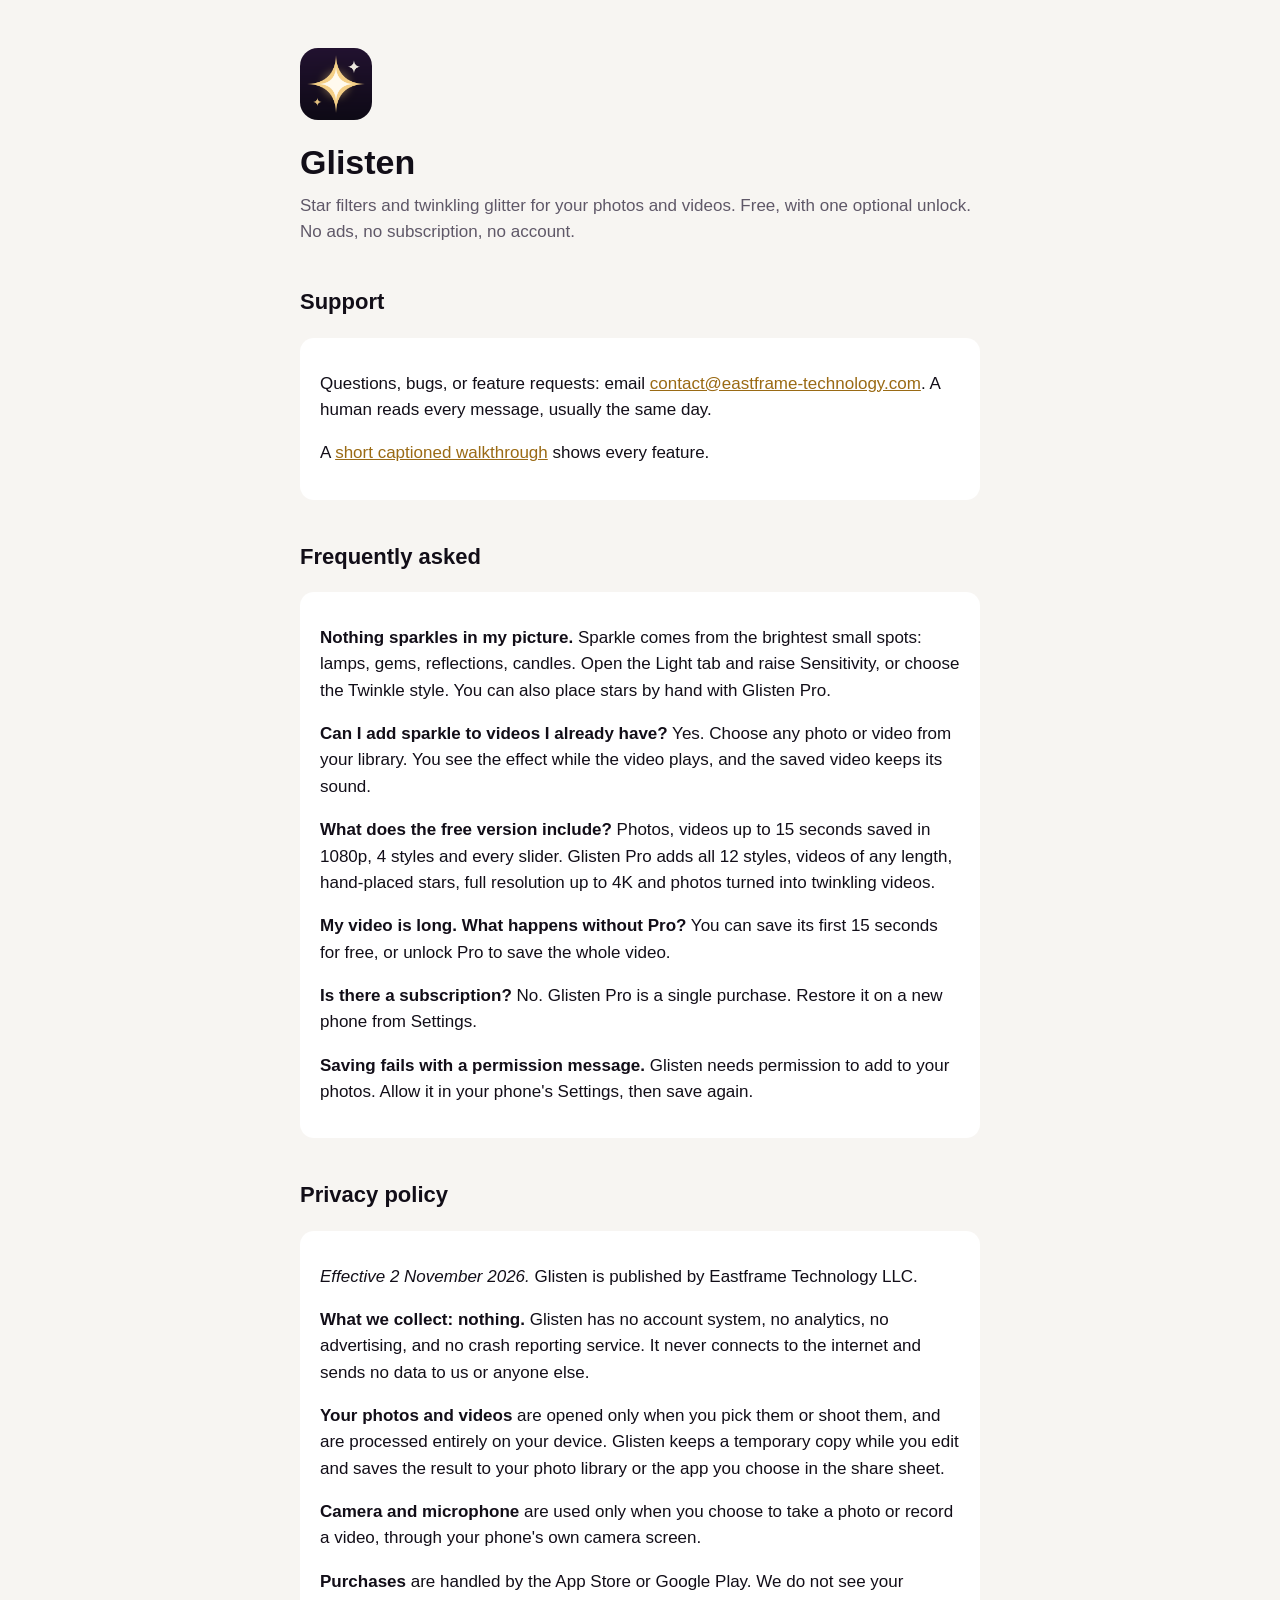
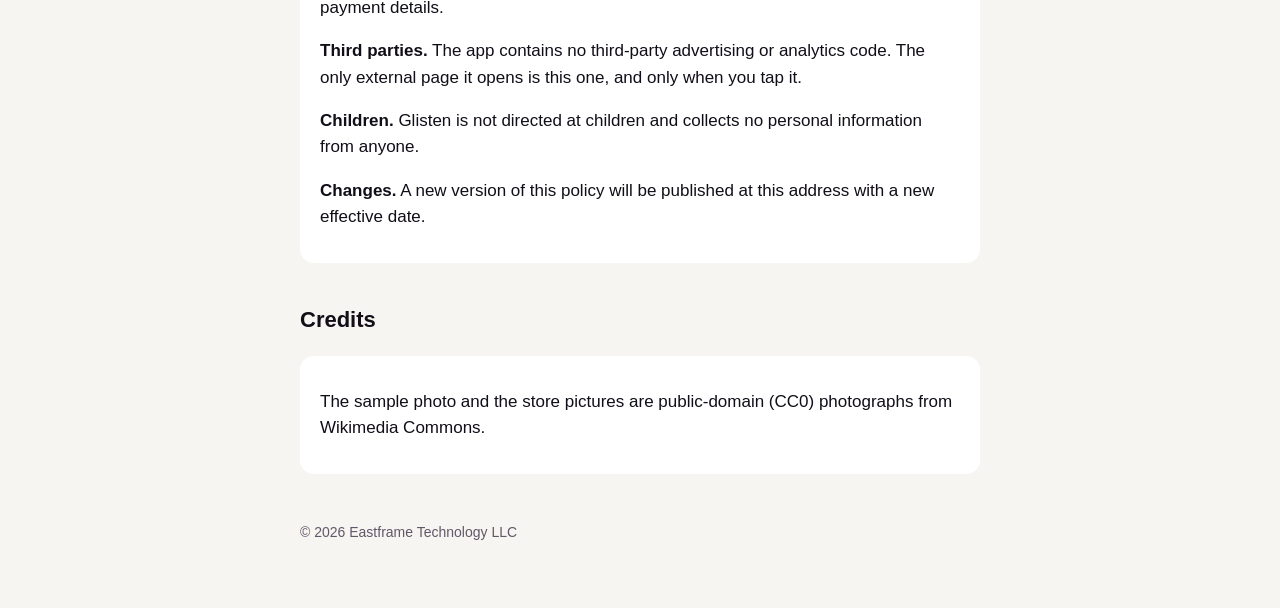
==== index.html @ cb1e716e "Glisten support and privacy page Co-Authored-By: Claude Opus 5.5 <noreply@anthropic.com>" ====
<!doctype html>
<html lang="en">
<head>
<meta charset="utf-8">
<meta name="viewport" content="width=device-width, initial-scale=1">
<title>Glisten support</title>
<meta name="description" content="Support and privacy policy for Glisten, star filters and twinkling glitter for photos and videos.">
<style>
  :root { color-scheme: light dark; --bg:#f7f5f2; --fg:#120e18; --muted:#5f5868; --accent:#9a6a14; --card:#ffffff; }
  @media (prefers-color-scheme: dark) { :root { --bg:#0c0a12; --fg:#f2eee8; --muted:#a49cb0; --accent:#f4cf86; --card:#17131f; } }
  body { margin:0; background:var(--bg); color:var(--fg); font:17px/1.55 -apple-system, BlinkMacSystemFont, "Segoe UI", Roboto, sans-serif; }
  main { max-width:680px; margin:0 auto; padding:48px 16px 64px; }
  h1 { font-size:34px; margin:0 0 4px; } h2 { margin-top:40px; font-size:22px; }
  p.lead { color:var(--muted); margin-top:0; }
  .card { background:var(--card); border-radius:14px; padding:16px 20px; margin:16px 0; }
  a { color:var(--accent); }
  .logo { width:72px; height:72px; border-radius:18px; display:block; margin-bottom:16px; }
  footer { color:var(--muted); font-size:14px; margin-top:48px; }
</style>
</head>
<body>
<main>
  <img class="logo" src="icon.png" alt="">
  <h1>Glisten</h1>
  <p class="lead">Star filters and twinkling glitter for your photos and videos. Free, with one optional unlock. No ads, no subscription, no account.</p>

  <h2 id="support">Support</h2>
  <div class="card">
    <p>Questions, bugs, or feature requests: email <a href="mailto:contact@eastframe-technology.com">contact@eastframe-technology.com</a>. A human reads every message, usually the same day.</p>
    <p>A <a href="glisten-ios-demo.mp4">short captioned walkthrough</a> shows every feature.</p>
  </div>

  <h2>Frequently asked</h2>
  <div class="card">
    <p><strong>Nothing sparkles in my picture.</strong> Sparkle comes from the brightest small spots: lamps, gems, reflections, candles. Open the Light tab and raise Sensitivity, or choose the Twinkle style. You can also place stars by hand with Glisten Pro.</p>
    <p><strong>Can I add sparkle to videos I already have?</strong> Yes. Choose any photo or video from your library. You see the effect while the video plays, and the saved video keeps its sound.</p>
    <p><strong>What does the free version include?</strong> Photos, videos up to 15 seconds saved in 1080p, 4 styles and every slider. Glisten Pro adds all 12 styles, videos of any length, hand-placed stars, full resolution up to 4K and photos turned into twinkling videos.</p>
    <p><strong>My video is long. What happens without Pro?</strong> You can save its first 15 seconds for free, or unlock Pro to save the whole video.</p>
    <p><strong>Is there a subscription?</strong> No. Glisten Pro is a single purchase. Restore it on a new phone from Settings.</p>
    <p><strong>Saving fails with a permission message.</strong> Glisten needs permission to add to your photos. Allow it in your phone's Settings, then save again.</p>
  </div>

  <h2 id="privacy">Privacy policy</h2>
  <div class="card">
    <p><em>Effective 2 November 2026.</em> Glisten is published by Eastframe Technology LLC.</p>
    <p><strong>What we collect: nothing.</strong> Glisten has no account system, no analytics, no advertising, and no crash reporting service. It never connects to the internet and sends no data to us or anyone else.</p>
    <p><strong>Your photos and videos</strong> are opened only when you pick them or shoot them, and are processed entirely on your device. Glisten keeps a temporary copy while you edit and saves the result to your photo library or the app you choose in the share sheet.</p>
    <p><strong>Camera and microphone</strong> are used only when you choose to take a photo or record a video, through your phone's own camera screen.</p>
    <p><strong>Purchases</strong> are handled by the App Store or Google Play. We do not see your payment details.</p>
    <p><strong>Third parties.</strong> The app contains no third-party advertising or analytics code. The only external page it opens is this one, and only when you tap it.</p>
    <p><strong>Children.</strong> Glisten is not directed at children and collects no personal information from anyone.</p>
    <p><strong>Changes.</strong> A new version of this policy will be published at this address with a new effective date.</p>
  </div>

  <h2>Credits</h2>
  <div class="card">
    <p>The sample photo and the store pictures are public-domain (CC0) photographs from Wikimedia Commons.</p>
  </div>

  <footer>© 2026 Eastframe Technology LLC</footer>
</main>
</body>
</html>
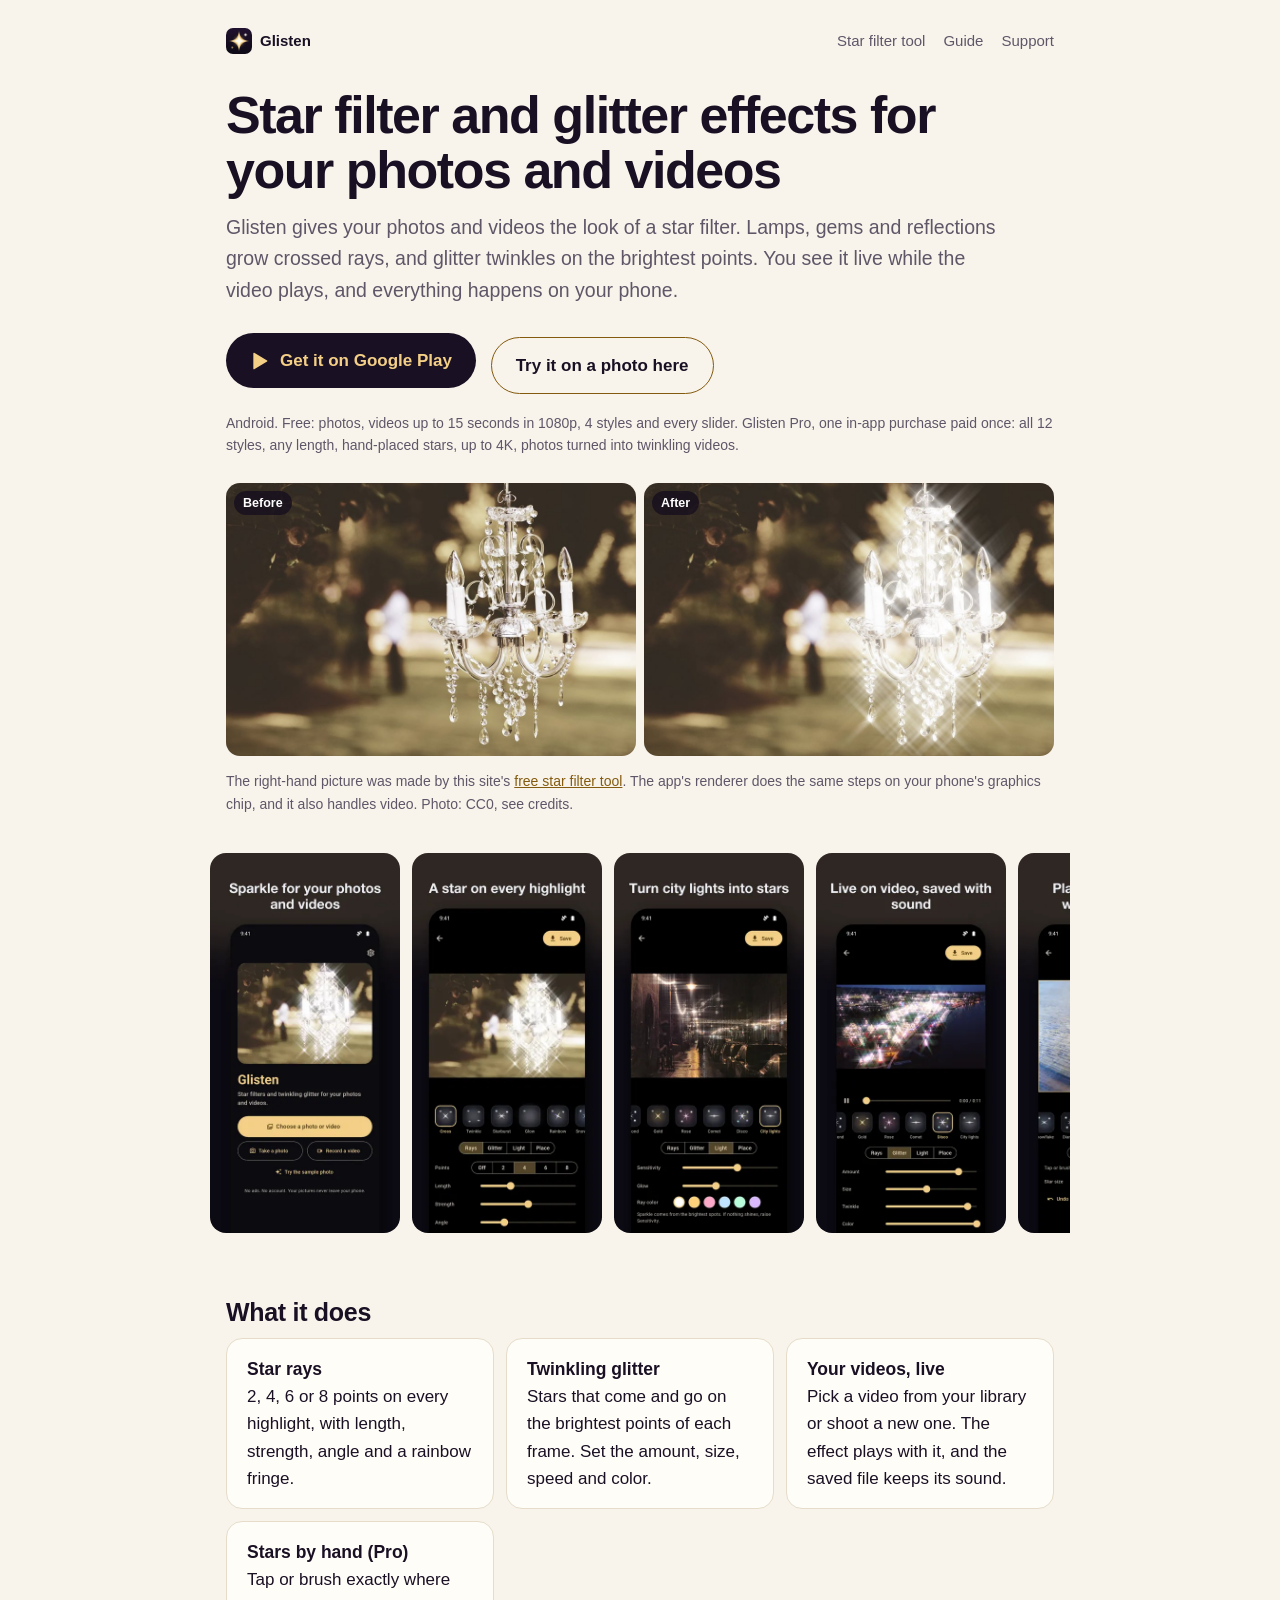
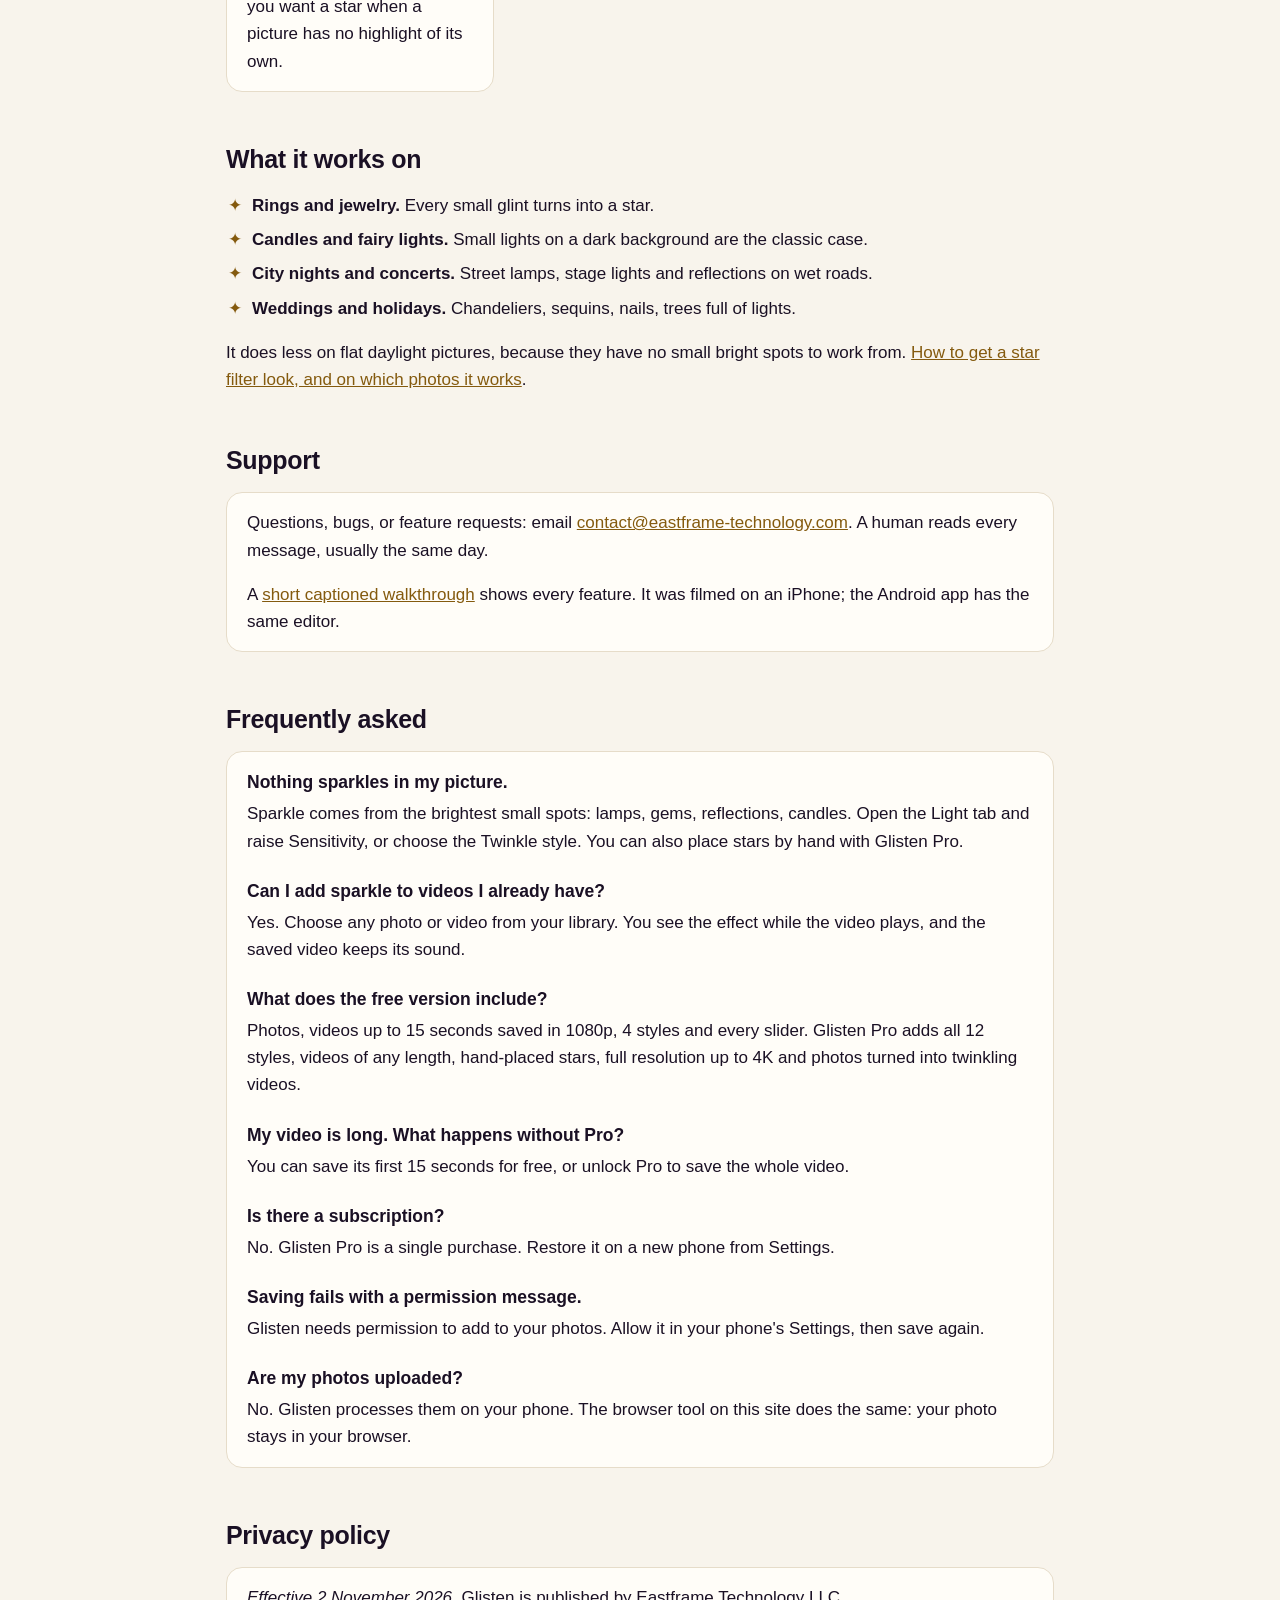
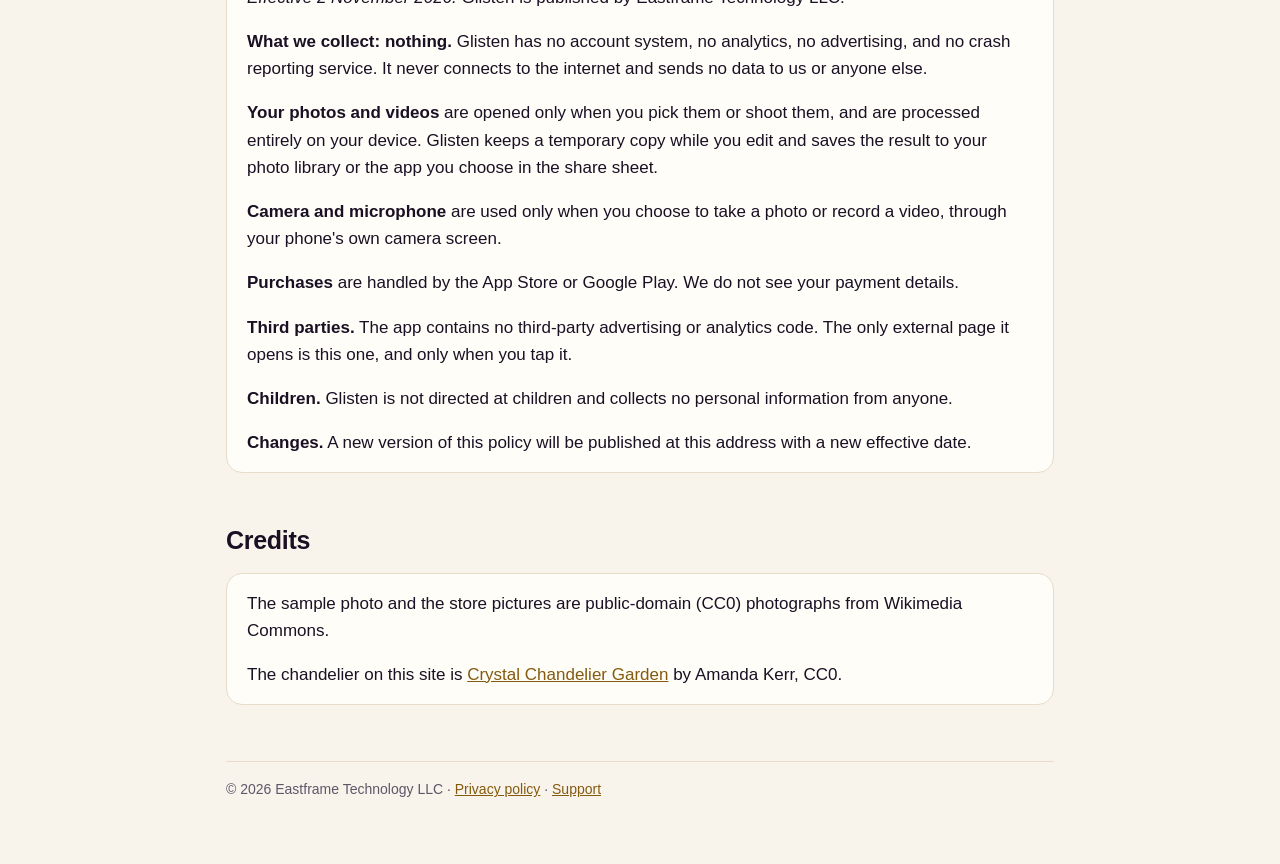
==== commit 0001587e: "Landing page, browser star filter tool, guide, sitemap tools/star-filter.js ports the steps of the a" ====
--- a/index.html
+++ b/index.html
@@ -3,41 +3,87 @@
 <head>
 <meta charset="utf-8">
 <meta name="viewport" content="width=device-width, initial-scale=1">
-<title>Glisten support</title>
-<meta name="description" content="Support and privacy policy for Glisten, star filters and twinkling glitter for photos and videos.">
-<style>
-  :root { color-scheme: light dark; --bg:#f7f5f2; --fg:#120e18; --muted:#5f5868; --accent:#9a6a14; --card:#ffffff; }
-  @media (prefers-color-scheme: dark) { :root { --bg:#0c0a12; --fg:#f2eee8; --muted:#a49cb0; --accent:#f4cf86; --card:#17131f; } }
-  body { margin:0; background:var(--bg); color:var(--fg); font:17px/1.55 -apple-system, BlinkMacSystemFont, "Segoe UI", Roboto, sans-serif; }
-  main { max-width:680px; margin:0 auto; padding:48px 16px 64px; }
-  h1 { font-size:34px; margin:0 0 4px; } h2 { margin-top:40px; font-size:22px; }
-  p.lead { color:var(--muted); margin-top:0; }
-  .card { background:var(--card); border-radius:14px; padding:16px 20px; margin:16px 0; }
-  a { color:var(--accent); }
-  .logo { width:72px; height:72px; border-radius:18px; display:block; margin-bottom:16px; }
-  footer { color:var(--muted); font-size:14px; margin-top:48px; }
-</style>
+<title>Glisten: star filter and glitter effects for photos and video</title>
+<meta name="description" content="Add a star filter, cross filter or twinkling glitter to photos and videos on Android. See it live on video, and save with the sound kept. Free, no ads, nothing uploaded.">
+<link rel="canonical" href="https://eastframe-technology.github.io/glisten-support/">
+<meta property="og:type" content="website">
+<meta property="og:title" content="Glisten: star filter and glitter for photos and video">
+<meta property="og:description" content="Add a star filter, cross filter or twinkling glitter to photos and videos on Android. See it live on video, and save with the sound kept. Free, no ads, nothing uploaded.">
+<meta property="og:image" content="https://eastframe-technology.github.io/glisten-support/img/og.jpg">
+<meta property="og:url" content="https://eastframe-technology.github.io/glisten-support/">
+<meta name="twitter:card" content="summary_large_image">
+<link rel="icon" href="icon.png">
+<link rel="stylesheet" href="style.css">
+<script type="application/ld+json">
+{"@context":"https://schema.org","@type":"MobileApplication","name":"Glisten: Sparkle Video & Photo","operatingSystem":"Android","applicationCategory":"PhotographyApplication","description":"Star filter and twinkling glitter effects for photos and videos, on the phone. No ads, no subscription, no account.","downloadUrl":"https://play.google.com/store/apps/details?id=com.eastframe.glisten","installUrl":"https://play.google.com/store/apps/details?id=com.eastframe.glisten","image":"https://eastframe-technology.github.io/glisten-support/img/og.jpg","offers":{"@type":"Offer","price":"0","priceCurrency":"USD"},"publisher":{"@type":"Organization","name":"Eastframe Technology LLC"}}
+</script>
+<script type="application/ld+json">
+{"@context":"https://schema.org","@type":"FAQPage","mainEntity":[{"@type":"Question","name":"Nothing sparkles in my picture.","acceptedAnswer":{"@type":"Answer","text":"Sparkle comes from the brightest small spots: lamps, gems, reflections, candles. Open the Light tab and raise Sensitivity, or choose the Twinkle style. You can also place stars by hand with Glisten Pro."}},{"@type":"Question","name":"Can I add sparkle to videos I already have?","acceptedAnswer":{"@type":"Answer","text":"Yes. Choose any photo or video from your library. You see the effect while the video plays, and the saved video keeps its sound."}},{"@type":"Question","name":"What does the free version include?","acceptedAnswer":{"@type":"Answer","text":"Photos, videos up to 15 seconds saved in 1080p, 4 styles and every slider. Glisten Pro adds all 12 styles, videos of any length, hand-placed stars, full resolution up to 4K and photos turned into twinkling videos."}},{"@type":"Question","name":"My video is long. What happens without Pro?","acceptedAnswer":{"@type":"Answer","text":"You can save its first 15 seconds for free, or unlock Pro to save the whole video."}},{"@type":"Question","name":"Is there a subscription?","acceptedAnswer":{"@type":"Answer","text":"No. Glisten Pro is a single purchase. Restore it on a new phone from Settings."}},{"@type":"Question","name":"Saving fails with a permission message.","acceptedAnswer":{"@type":"Answer","text":"Glisten needs permission to add to your photos. Allow it in your phone's Settings, then save again."}},{"@type":"Question","name":"Are my photos uploaded?","acceptedAnswer":{"@type":"Answer","text":"No. Glisten processes them on your phone. The browser tool on this site does the same: your photo stays in your browser."}}]}
+</script>
 </head>
 <body>
 <main>
-  <img class="logo" src="icon.png" alt="">
-  <h1>Glisten</h1>
-  <p class="lead">Star filters and twinkling glitter for your photos and videos. Free, with one optional unlock. No ads, no subscription, no account.</p>
+  <nav><a class="home" href="./"><img src="icon.png" alt="" width="24" height="24">Glisten</a><a href="tools/star-filter.html">Star filter tool</a><a href="guides/star-filter-look.html">Guide</a><a href="index.html#support">Support</a></nav>
+
+  <h1>Star filter and glitter effects for your photos and videos</h1>
+  <p class="lead">Glisten gives your photos and videos the look of a star filter. Lamps, gems and reflections grow crossed rays, and glitter twinkles on the brightest points. You see it live while the video plays, and everything happens on your phone.</p>
+  <a class="cta" href="https://play.google.com/store/apps/details?id=com.eastframe.glisten"><svg viewBox="0 0 24 24" aria-hidden="true"><path fill="currentColor" d="M4 2.8v18.4c0 .6.6.9 1.1.6l15.4-9.2c.5-.3.5-.9 0-1.2L5.1 2.2C4.6 1.9 4 2.2 4 2.8z"/></svg>Get it on Google Play</a>
+  <a class="cta ghost" href="tools/star-filter.html">Try it on a photo here</a>
+  <p class="note">Android. Free: photos, videos up to 15 seconds in 1080p, 4 styles and every slider. Glisten Pro, one in-app purchase paid once: all 12 styles, any length, hand-placed stars, up to 4K, photos turned into twinkling videos.</p>
+
+  <div class="pair">
+    <figure><img src="img/before.jpg" width="900" height="600" alt="A crystal chandelier outdoors, as photographed"><figcaption>Before</figcaption></figure>
+    <figure><img src="img/after.jpg" width="900" height="600" alt="The same chandelier with four-point star rays on its highlights"><figcaption>After</figcaption></figure>
+  </div>
+  <p class="note">The right-hand picture was made by this site's <a href="tools/star-filter.html">free star filter tool</a>. The app's renderer does the same steps on your phone's graphics chip, and it also handles video. Photo: CC0, see credits.</p>
+
+  <div class="shots" aria-label="Screenshots from the Android app">
+    <img src="img/shot-1.webp" width="400" height="800" alt="Glisten home screen with a sparkling chandelier photo and buttons to choose a photo or video">
+    <img src="img/shot-2.webp" width="400" height="800" alt="Editor with a star on every highlight of a chandelier, and sliders for points, length and strength" loading="lazy">
+    <img src="img/shot-3.webp" width="400" height="800" alt="A night street with star rays on its lights and sliders for sensitivity and glow" loading="lazy">
+    <img src="img/shot-4.webp" width="400" height="800" alt="A night video of city lights with colored glitter, playing in the editor" loading="lazy">
+    <img src="img/shot-5.webp" width="400" height="800" alt="Gold wedding rings with stars placed by hand" loading="lazy">
+  </div>
+
+  <h2>What it does</h2>
+  <div class="grid">
+    <div class="card"><h3>Star rays</h3>2, 4, 6 or 8 points on every highlight, with length, strength, angle and a rainbow fringe.</div>
+    <div class="card"><h3>Twinkling glitter</h3>Stars that come and go on the brightest points of each frame. Set the amount, size, speed and color.</div>
+    <div class="card"><h3>Your videos, live</h3>Pick a video from your library or shoot a new one. The effect plays with it, and the saved file keeps its sound.</div>
+    <div class="card"><h3>Stars by hand (Pro)</h3>Tap or brush exactly where you want a star when a picture has no highlight of its own.</div>
+  </div>
+
+  <h2>What it works on</h2>
+  <ul class="stars">
+    <li><strong>Rings and jewelry.</strong> Every small glint turns into a star.</li>
+    <li><strong>Candles and fairy lights.</strong> Small lights on a dark background are the classic case.</li>
+    <li><strong>City nights and concerts.</strong> Street lamps, stage lights and reflections on wet roads.</li>
+    <li><strong>Weddings and holidays.</strong> Chandeliers, sequins, nails, trees full of lights.</li>
+  </ul>
+  <p>It does less on flat daylight pictures, because they have no small bright spots to work from. <a href="guides/star-filter-look.html">How to get a star filter look, and on which photos it works</a>.</p>
 
   <h2 id="support">Support</h2>
   <div class="card">
     <p>Questions, bugs, or feature requests: email <a href="mailto:contact@eastframe-technology.com">contact@eastframe-technology.com</a>. A human reads every message, usually the same day.</p>
-    <p>A <a href="glisten-ios-demo.mp4">short captioned walkthrough</a> shows every feature.</p>
+    <p>A <a href="glisten-ios-demo.mp4">short captioned walkthrough</a> shows every feature. It was filmed on an iPhone; the Android app has the same editor.</p>
   </div>
 
   <h2>Frequently asked</h2>
-  <div class="card">
-    <p><strong>Nothing sparkles in my picture.</strong> Sparkle comes from the brightest small spots: lamps, gems, reflections, candles. Open the Light tab and raise Sensitivity, or choose the Twinkle style. You can also place stars by hand with Glisten Pro.</p>
-    <p><strong>Can I add sparkle to videos I already have?</strong> Yes. Choose any photo or video from your library. You see the effect while the video plays, and the saved video keeps its sound.</p>
-    <p><strong>What does the free version include?</strong> Photos, videos up to 15 seconds saved in 1080p, 4 styles and every slider. Glisten Pro adds all 12 styles, videos of any length, hand-placed stars, full resolution up to 4K and photos turned into twinkling videos.</p>
-    <p><strong>My video is long. What happens without Pro?</strong> You can save its first 15 seconds for free, or unlock Pro to save the whole video.</p>
-    <p><strong>Is there a subscription?</strong> No. Glisten Pro is a single purchase. Restore it on a new phone from Settings.</p>
-    <p><strong>Saving fails with a permission message.</strong> Glisten needs permission to add to your photos. Allow it in your phone's Settings, then save again.</p>
+  <div class="card faq">
+    <h3>Nothing sparkles in my picture.</h3>
+    <p>Sparkle comes from the brightest small spots: lamps, gems, reflections, candles. Open the Light tab and raise Sensitivity, or choose the Twinkle style. You can also place stars by hand with Glisten Pro.</p>
+    <h3>Can I add sparkle to videos I already have?</h3>
+    <p>Yes. Choose any photo or video from your library. You see the effect while the video plays, and the saved video keeps its sound.</p>
+    <h3>What does the free version include?</h3>
+    <p>Photos, videos up to 15 seconds saved in 1080p, 4 styles and every slider. Glisten Pro adds all 12 styles, videos of any length, hand-placed stars, full resolution up to 4K and photos turned into twinkling videos.</p>
+    <h3>My video is long. What happens without Pro?</h3>
+    <p>You can save its first 15 seconds for free, or unlock Pro to save the whole video.</p>
+    <h3>Is there a subscription?</h3>
+    <p>No. Glisten Pro is a single purchase. Restore it on a new phone from Settings.</p>
+    <h3>Saving fails with a permission message.</h3>
+    <p>Glisten needs permission to add to your photos. Allow it in your phone's Settings, then save again.</p>
+    <h3>Are my photos uploaded?</h3>
+    <p>No. Glisten processes them on your phone. The browser tool on this site does the same: your photo stays in your browser.</p>
   </div>
 
   <h2 id="privacy">Privacy policy</h2>
@@ -55,9 +101,10 @@
   <h2>Credits</h2>
   <div class="card">
     <p>The sample photo and the store pictures are public-domain (CC0) photographs from Wikimedia Commons.</p>
+    <p>The chandelier on this site is <a href="https://commons.wikimedia.org/wiki/File:Crystal_Chandelier_Garden_(Unsplash).jpg">Crystal Chandelier Garden</a> by Amanda Kerr, CC0.</p>
   </div>
 
-  <footer>© 2026 Eastframe Technology LLC</footer>
+  <footer>© 2026 Eastframe Technology LLC · <a href="privacy.html">Privacy policy</a> · <a href="#support">Support</a></footer>
 </main>
 </body>
 </html>
--- a/style.css
+++ b/style.css
@@ -0,0 +1,63 @@
+/* Glisten: the icon's gold star on its deep aubergine. */
+:root { color-scheme: light dark; --bg:#f8f4ec; --fg:#1a1024; --muted:#5f5668; --accent:#845a0e; --gold:#845a0e; --card:#fffdf8; --line:#e6dcc9; --cta:#1a1024; --on-cta:#f4cf86; --tint:#f1e7d3; }
+@media (prefers-color-scheme: dark) { :root { --bg:#120c1c; --fg:#f4eee4; --muted:#ab9fb8; --accent:#f4cf86; --gold:#f4cf86; --card:#1d1529; --line:#33283f; --cta:#f4cf86; --on-cta:#1a1024; --tint:#241a32; } }
+* { box-sizing:border-box; }
+body { margin:0; background:var(--bg); color:var(--fg); font:17px/1.6 -apple-system, BlinkMacSystemFont, "Segoe UI", Roboto, sans-serif; overflow-wrap:anywhere; }
+main { max-width:860px; margin:0 auto; padding:28px 16px 64px; }
+nav { display:flex; gap:18px; flex-wrap:wrap; align-items:center; font-size:15px; margin-bottom:34px; }
+nav a { color:var(--muted); text-decoration:none; } nav a:hover { color:var(--fg); }
+nav a.home { color:var(--fg); font-weight:650; margin-right:auto; display:flex; align-items:center; gap:8px; }
+nav img { width:26px; height:26px; border-radius:7px; }
+h1 { font-size:clamp(32px, 7vw, 52px); line-height:1.06; margin:0 0 14px; letter-spacing:-0.028em; font-weight:700; }
+h2 { margin:52px 0 10px; font-size:25px; line-height:1.25; letter-spacing:-0.012em; }
+h3 { font-size:17.5px; margin:22px 0 4px; }
+p.lead { color:var(--muted); font-size:19.5px; margin-top:0; max-width:40em; }
+a { color:var(--accent); }
+.cta { display:inline-flex; align-items:center; gap:10px; background:var(--cta); color:var(--on-cta); text-decoration:none; font-weight:650; padding:14px 24px; border-radius:999px; margin:8px 10px 4px 0; }
+.cta svg { width:20px; height:20px; }
+.cta.ghost { background:transparent; color:var(--fg); border:1.5px solid var(--gold); }
+.note { color:var(--muted); font-size:14px; }
+.card { background:var(--card); border:1px solid var(--line); border-radius:16px; padding:16px 20px; margin:16px 0; }
+.card > :first-child { margin-top:0; } .card > :last-child { margin-bottom:0; }
+.pair { display:grid; grid-template-columns:1fr 1fr; gap:8px; margin:26px 0 8px; }
+.pair figure { margin:0; position:relative; }
+.pair img { width:100%; height:auto; display:block; border-radius:14px; }
+.pair figcaption { position:absolute; left:8px; top:8px; font-size:12.5px; font-weight:600; color:#fff; background:rgba(18,12,28,.72); padding:2px 9px; border-radius:99px; }
+.shots { display:flex; gap:12px; overflow-x:auto; padding:8px 16px 12px; margin:30px -16px 0; scroll-snap-type:x mandatory; }
+.shots img { width:190px; height:auto; border-radius:16px; flex:none; scroll-snap-align:start; background:#120c1c; }
+.grid { display:grid; grid-template-columns:repeat(auto-fit, minmax(230px, 1fr)); gap:12px; }
+.grid .card { margin:0; } .grid h3 { margin-top:0; }
+ul.stars { list-style:none; padding:0; } ul.stars li { position:relative; padding-left:26px; margin:7px 0; }
+ul.stars li::before { content:"✦"; position:absolute; left:2px; top:0; color:var(--gold); }
+ul, ol { padding-left:22px; } li { margin:5px 0; }
+table { border-collapse:collapse; width:100%; font-size:15px; margin:12px 0; } td, th { border-bottom:1px solid var(--line); padding:8px 6px; text-align:left; vertical-align:top; }
+th { font-size:13.5px; color:var(--muted); font-weight:600; }
+code { font-size:14px; background:var(--tint); padding:1px 5px; border-radius:5px; }
+footer { color:var(--muted); font-size:14px; margin-top:56px; border-top:1px solid var(--line); padding-top:16px; }
+.faq h3:first-child { margin-top:0; } .faq p { margin:0 0 6px; }
+
+/* Star filter tool */
+.stage { position:sticky; top:0; z-index:2; background:var(--bg); padding:6px 0; margin:14px 0 0; text-align:center; }
+.stage.over canvas { outline:3px dashed var(--gold); outline-offset:3px; }
+canvas { display:block; margin:0 auto; max-width:100%; max-height:66vh; width:auto; height:auto; border-radius:12px; background:#120c1c; }
+.actions { display:flex; flex-wrap:wrap; gap:8px; align-items:center; margin:10px 0 0; }
+button, .btn { font:inherit; color:var(--fg); min-height:44px; padding:8px 16px; border:1px solid var(--line); border-radius:999px; background:var(--card); cursor:pointer; display:inline-flex; align-items:center; justify-content:center; touch-action:manipulation; }
+button:disabled { opacity:.5; cursor:default; }
+.btn.go { background:var(--cta); color:var(--on-cta); border-color:var(--cta); font-weight:650; }
+button[aria-pressed=true] { background:var(--tint); border-color:var(--gold); color:var(--accent); font-weight:600; }
+button:focus-visible, input:focus-visible, label.btn:focus-within, a:focus-visible { outline:2px solid var(--gold); outline-offset:2px; }
+.vh { position:absolute; width:1px; height:1px; overflow:hidden; clip:rect(0 0 0 0); }
+#status { min-height:1.4em; font-size:14px; color:var(--muted); margin:6px 0 0; }
+#hint { background:var(--tint); border-radius:10px; padding:8px 12px; font-size:15px; margin:8px 0 0; }
+[hidden] { display:none !important; }
+.controls { display:grid; grid-template-columns:repeat(auto-fit, minmax(250px, 1fr)); gap:4px 26px; margin-top:12px; }
+.ctrl { display:block; min-width:0; padding:5px 0; } .ctrl > span { display:block; font-size:14px; color:var(--muted); font-weight:600; }
+input[type=range] { width:100%; height:32px; accent-color:var(--gold); margin:0; }
+.seg { display:flex; flex-wrap:wrap; gap:6px; margin:8px 0 6px; } .seg button { min-height:38px; padding:4px 13px; font-size:15px; }
+.lab { font-size:14px; color:var(--muted); font-weight:600; margin:14px 0 0; }
+.after { font-size:15.5px; color:var(--muted); margin:14px 0 0; }
+@media (max-width:560px) {
+  nav { gap:14px; font-size:14px; } nav a.home { width:100%; margin-bottom:2px; }
+  canvas { max-height:42vh; }
+  .card { padding:14px 16px; }
+}
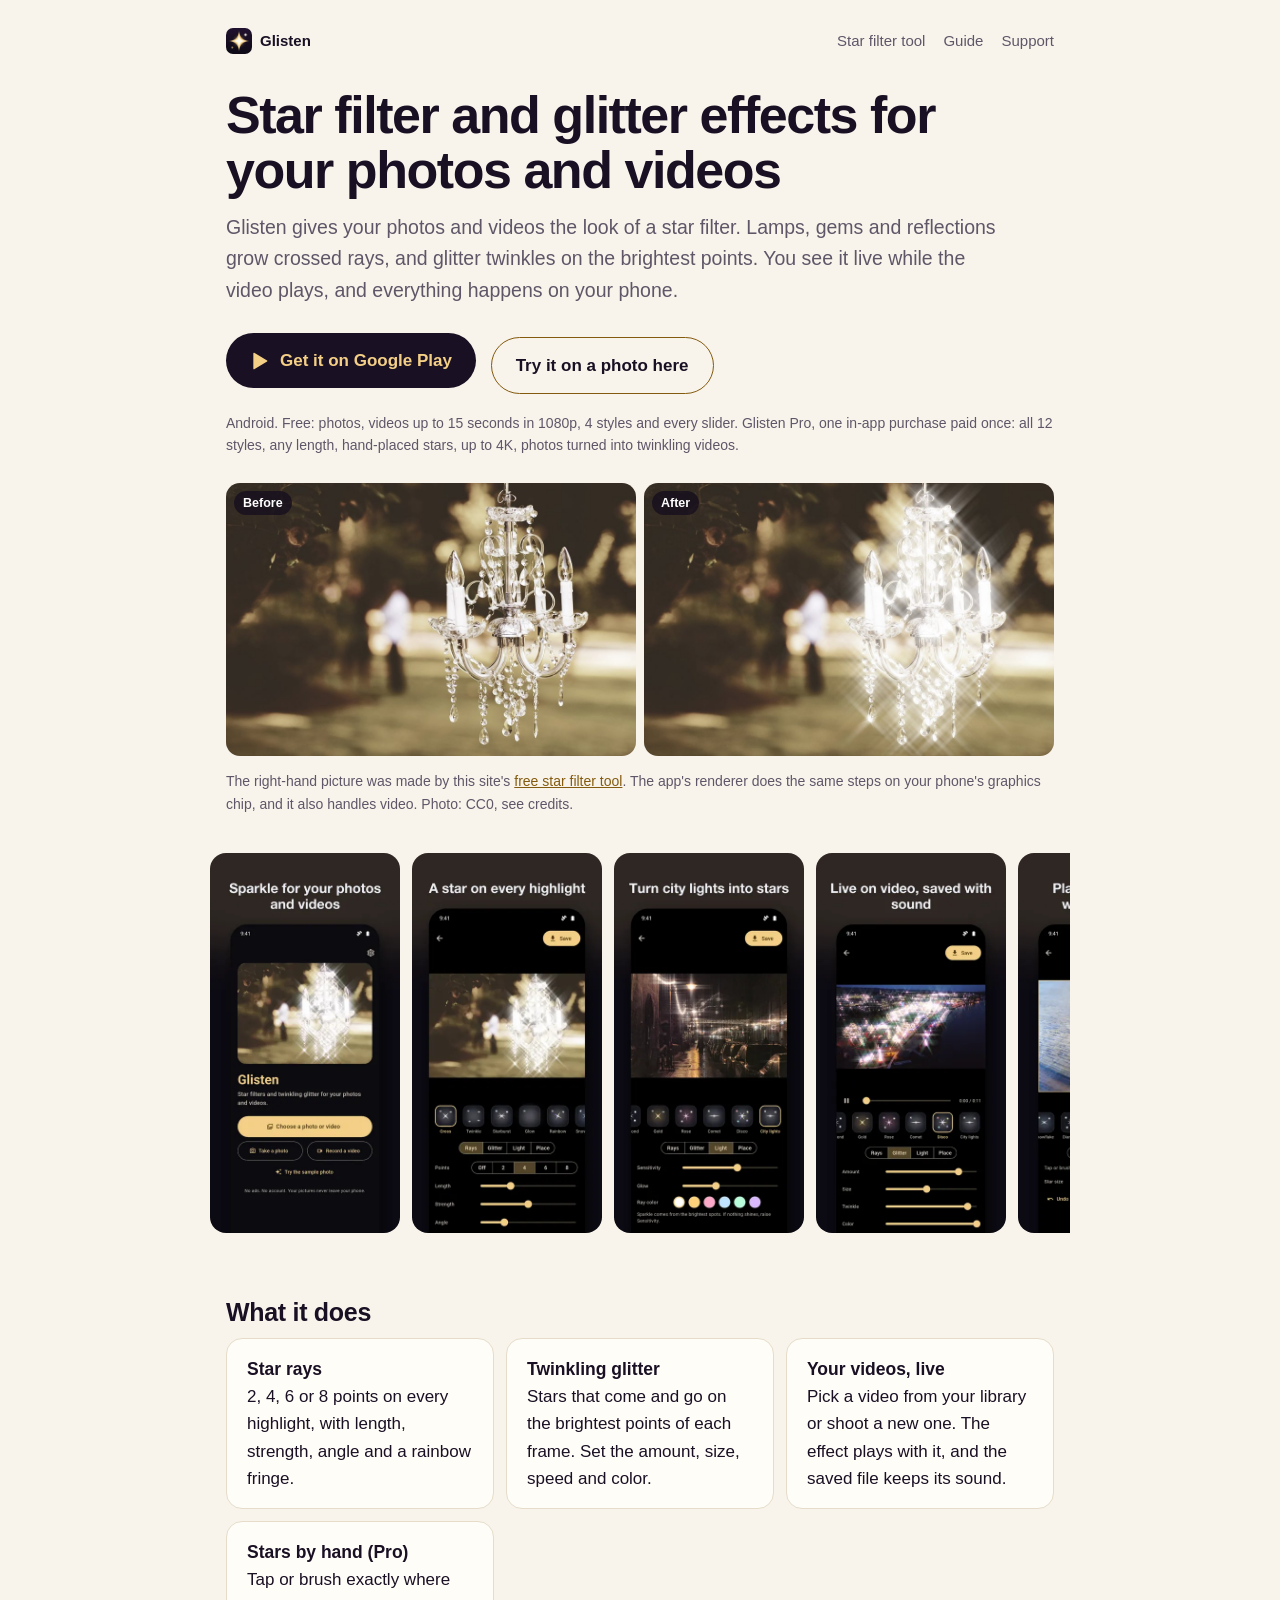
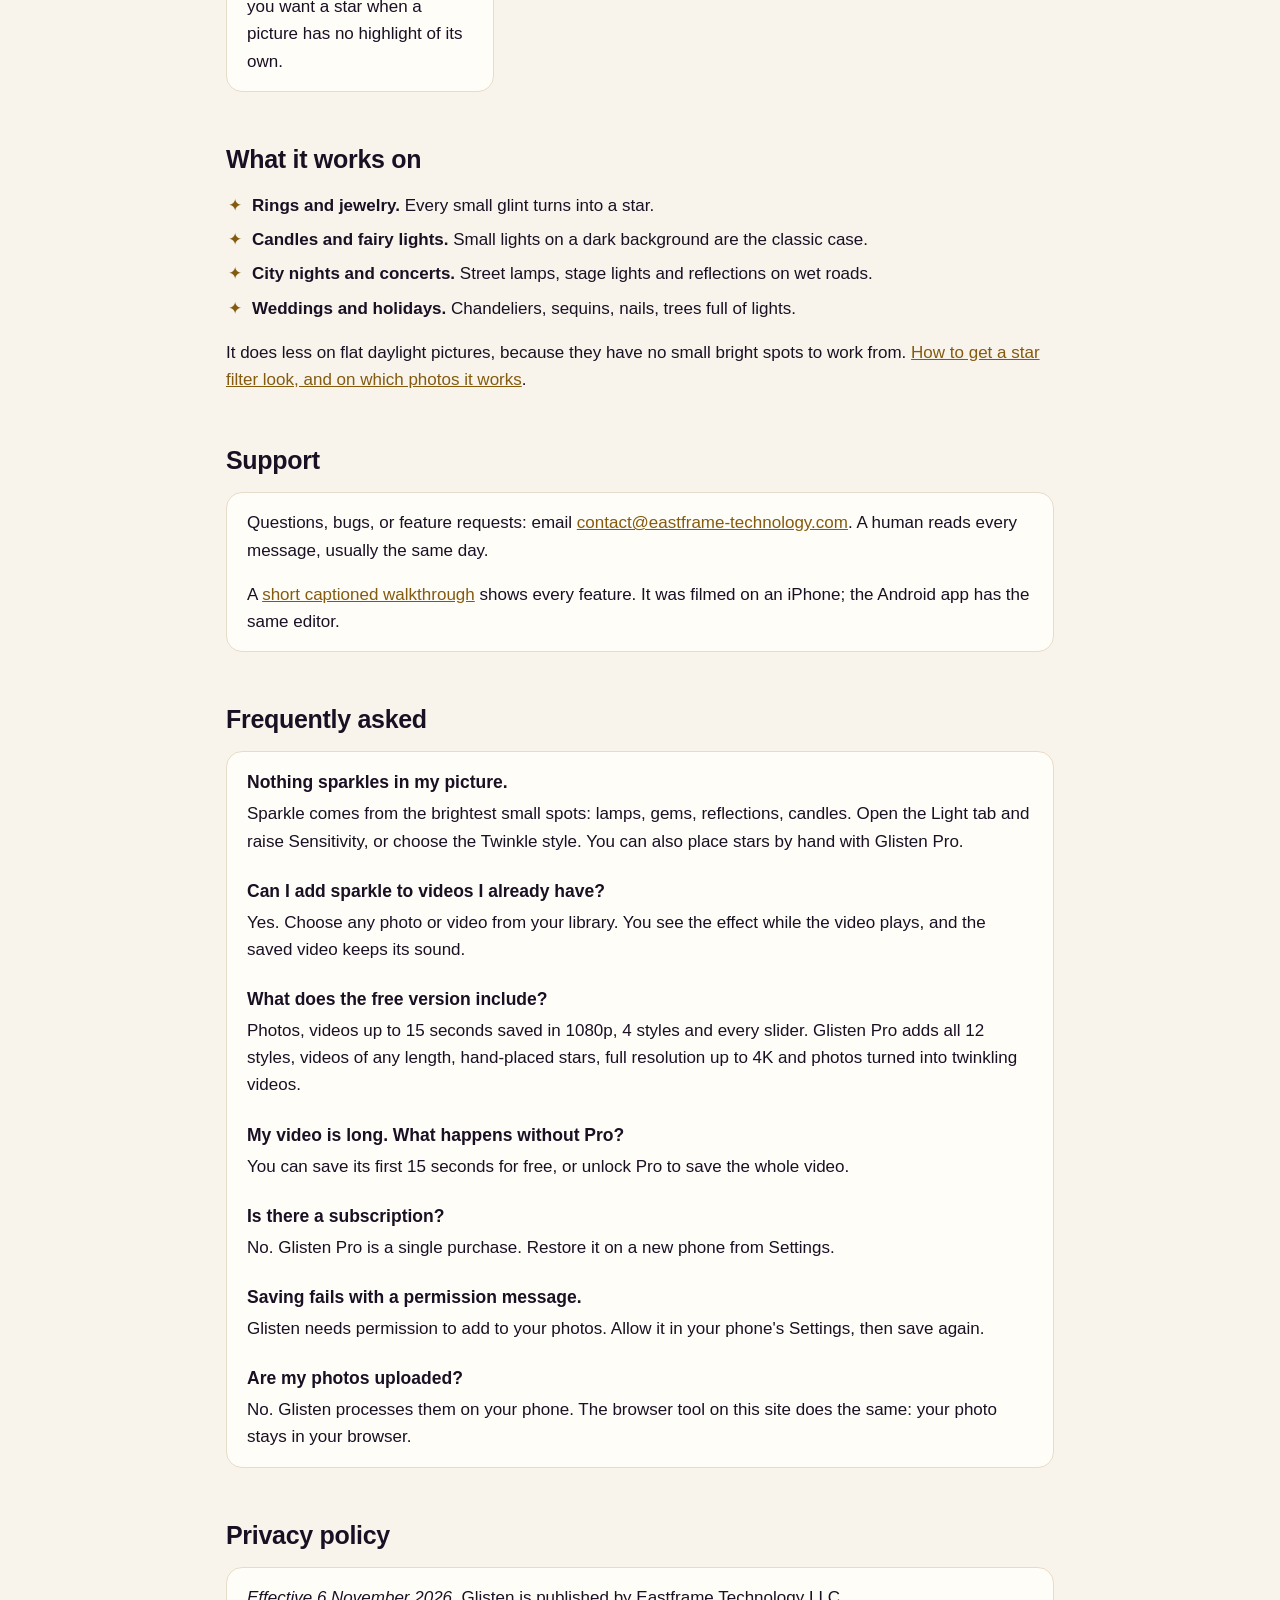
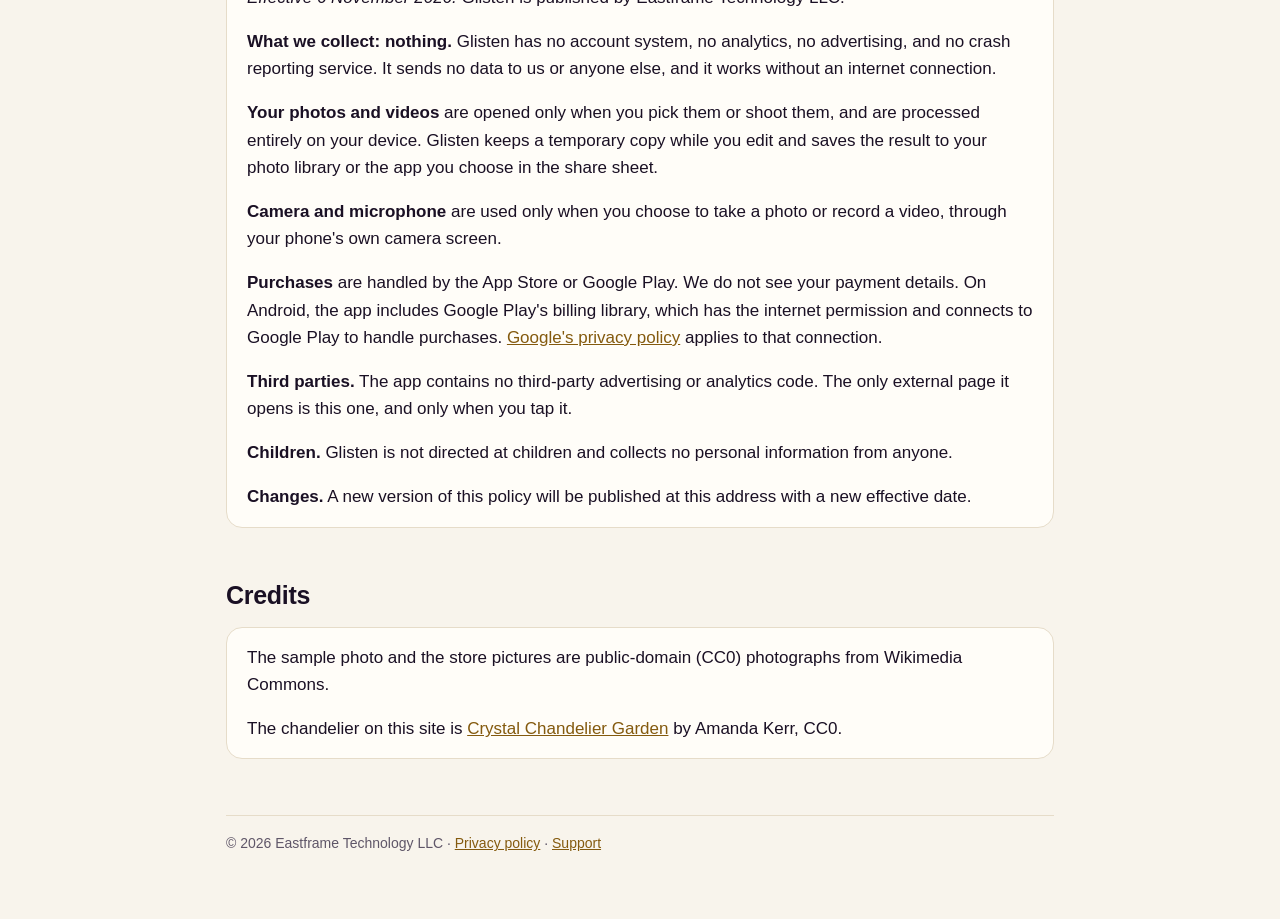
==== commit fef2950c: "Privacy policy: say accurately what the Android build connects to Co-Authored-By: Claude Opus 5.5 <n" ====
--- a/index.html
+++ b/index.html
@@ -88,11 +88,11 @@
 
   <h2 id="privacy">Privacy policy</h2>
   <div class="card">
-    <p><em>Effective 2 November 2026.</em> Glisten is published by Eastframe Technology LLC.</p>
-    <p><strong>What we collect: nothing.</strong> Glisten has no account system, no analytics, no advertising, and no crash reporting service. It never connects to the internet and sends no data to us or anyone else.</p>
+    <p><em>Effective 6 November 2026.</em> Glisten is published by Eastframe Technology LLC.</p>
+    <p><strong>What we collect: nothing.</strong> Glisten has no account system, no analytics, no advertising, and no crash reporting service. It sends no data to us or anyone else, and it works without an internet connection.</p>
     <p><strong>Your photos and videos</strong> are opened only when you pick them or shoot them, and are processed entirely on your device. Glisten keeps a temporary copy while you edit and saves the result to your photo library or the app you choose in the share sheet.</p>
     <p><strong>Camera and microphone</strong> are used only when you choose to take a photo or record a video, through your phone's own camera screen.</p>
-    <p><strong>Purchases</strong> are handled by the App Store or Google Play. We do not see your payment details.</p>
+    <p><strong>Purchases</strong> are handled by the App Store or Google Play. We do not see your payment details. On Android, the app includes Google Play's billing library, which has the internet permission and connects to Google Play to handle purchases. <a href="https://policies.google.com/privacy">Google's privacy policy</a> applies to that connection.</p>
     <p><strong>Third parties.</strong> The app contains no third-party advertising or analytics code. The only external page it opens is this one, and only when you tap it.</p>
     <p><strong>Children.</strong> Glisten is not directed at children and collects no personal information from anyone.</p>
     <p><strong>Changes.</strong> A new version of this policy will be published at this address with a new effective date.</p>
